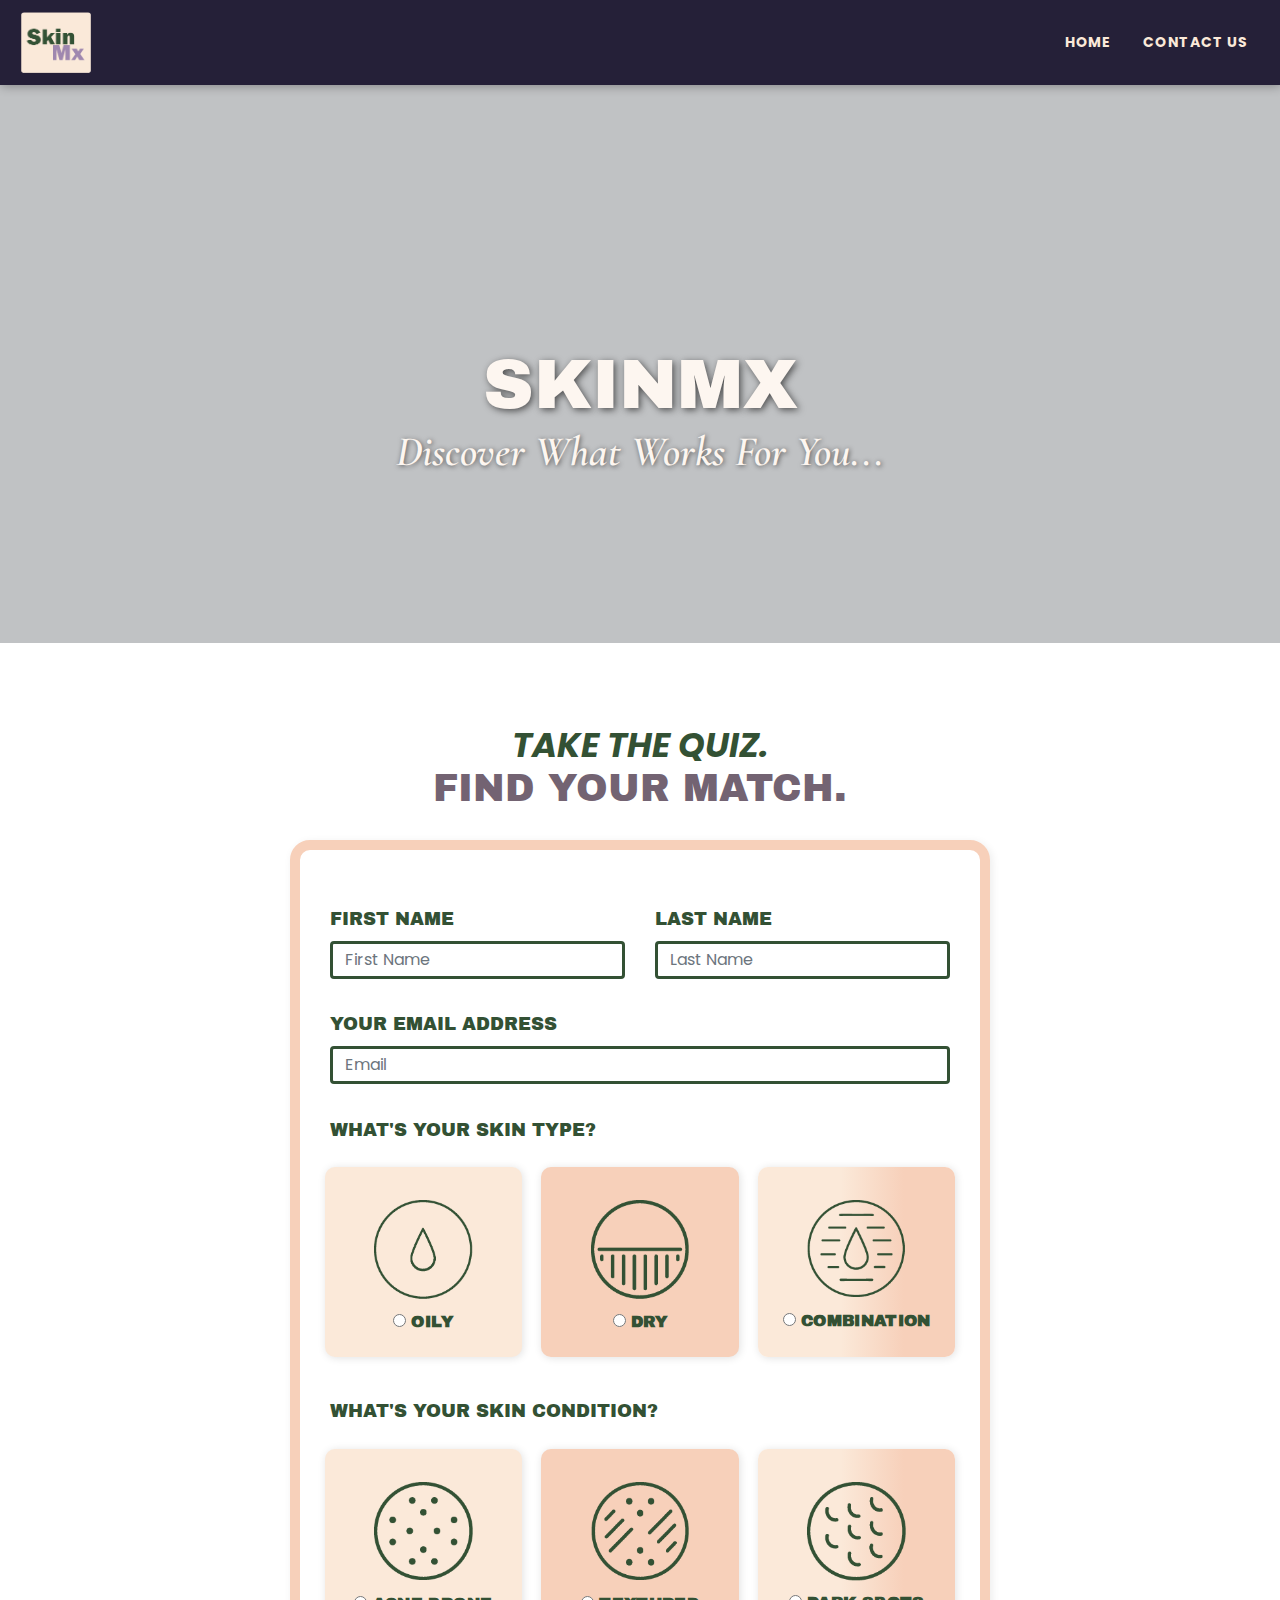
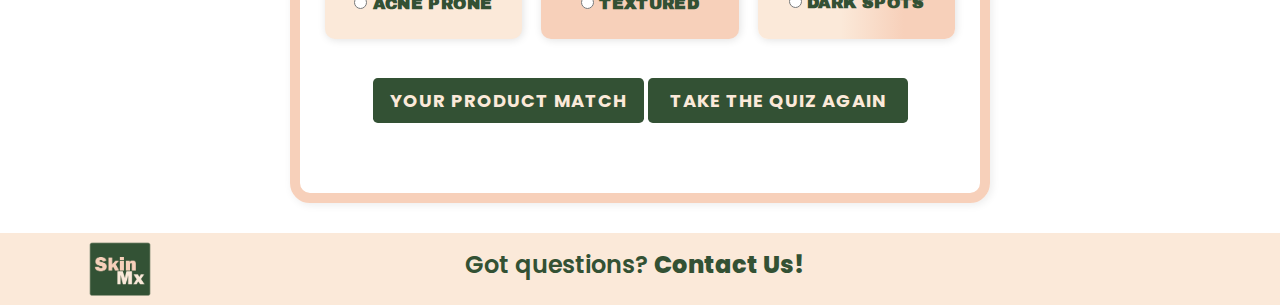
==== index.html @ ac36be5b "removed google button" ====
<!DOCTYPE html>
<html lang="en">
<head>
<!-- Required meta tags -->
<meta charset="utf-8">
<meta name="viewport" content="width=device-width, initial-scale=1, shrink-to-fit=no">

<!-- Bootstrap CSS -->
<link rel="stylesheet" href="https://stackpath.bootstrapcdn.com/bootstrap/4.3.1/css/bootstrap.min.css" integrity="sha384-ggOyR0iXCbMQv3Xipma34MD+dH/1fQ784/j6cY/iJTQUOhcWr7x9JvoRxT2MZw1T" crossorigin="anonymous">
<link href="css/main.css" rel="stylesheet" type="text/css"/>
<title>SKinMX</title>
</head>
<body class="container-fluid">
<nav class="navbar">
<a class="navbar-brand" href="/index.html">
<img class="img-fluid" src="imgs/logo3.png" alt="skinmix logo">
</a>
<button id="hamburger">&#9776;</button>
<ul class="nav nav-pills show-mobile-menu">
<li class="nav-item">
<a class="nav-link" href="/index.html">Home</a>
</li>
<li class="nav-item">
  <a class="nav-link" href="/contact.html">Contact Us</a>
</li>
</ul>
</nav>
<header>
  <div class="jumbotron home">
  <div class="overlay text-center margin-top-2x">
    <h1 class="hero-heading text-uppercase"> SkinMx</h1>
    <h2> Discover What Works For You...</h2>
  </div>
</div>
</header>
<div id="main-content">
<div class="container">
  <div class="text-center home-title">
<h2>Take the Quiz.</h2>
<h3> Find Your Match.</h3>
</div>
<div class="container body">
<div class="first-group">
<form onsubmit="results(event)" class="skin-quiz">
<div class="form-group row">
<div class="col-md-6">
<label for="firstname">First Name</label>
<input type="name" class="form-control" id="firstname" aria-describedby="name" placeholder="First Name">
</div>
<div class="col-md-6">
<label for="lastname">Last Name</label>
<input type="name" class="form-control" id="lastname" aria-describedby="name" placeholder="Last Name">
</div>
</div>
<div class="form-group row">
<div class="col-md-12">
<label for="email">Your Email Address</label>
<input type="email" class="form-control" id="email" aria-describedby="name" placeholder="Email">
</div>
</div>
  <h4 class="type"> What's your skin type?</h4>
<div class="form-group row skin-type">
<div class="col-md-4">
<label for="a-question">
  <img class="img-fluid form-icon" src="imgs/oily.png" alt="oily icon">
<input type="radio" id="a-question" name="selector-a">
Oily
</label>
<div class="checkbox"></div>
</div>
<div class="col-md-4">
  <label for="b-question">
  <img class="img-fluid form-icon" src="imgs/dry.png" alt="dry icon">
<input type="radio" id="b-question" name="selector-a">
Dry</label>
<div class="checkbox"></div>
</div>
<div class="col-md-4">
  <label for="c-question">
  <img class="img-fluid form-icon" src="imgs/combo.png" alt="combination icon">
<input type="radio" id="c-question" name="selector-a">
Combination</label>
<div class="checkbox"></div>
</div>
</div>
<h4 class="type"> What's your skin condition?</h4>
<div class="form-group row skin-type">
<div class="col-md-4">
  <label for="a-question">
  <img class="img-fluid form-icon" src="imgs/acne.png" alt="acne prone icon">
<input type="radio" id="d-question" name="selector-b">
Acne Prone</label>
<div class="checkbox"></div>
</div>
<div class="col-md-4">
  <label for="b-question">
    <img class="img-fluid form-icon" src="imgs/combination.png" alt="textured icon">
<input type="radio" id="e-question" name="selector-b">
Textured</label>
<div class="checkbox"></div>
</div>
<div class="col-md-4">
  <label for="c-question">
    <img class="img-fluid form-icon" src="imgs/dark-spots.png" alt="dark spot icon">
<input type="radio" id="f-question" name="selector-b">
Dark Spots</label>
<div class="checkbox"></div>
</div>
</div>
<!--<div class="form-group row skin-type">
<div class="col-md-4">-->
<!--  <img src="imgs/oily-icon.svg" alt="oily skin icon" class="img-fluid img-thumbnail">-->
<!--<input type="radio" id="g-question" name="selector-c">
<label for="a-question">sensitive</label>
<div class="checkbox"></div>
</div>
<div class="col-md-4">
<input type="radio" id="h-question" name="selector-c">
<label for="b-question">Not Sensitive</label>
<div class="checkbox"></div>
</div>
<div class="col-md-4">
<input type="radio" id="i-question" name="selector-c">
<label for="c-question">Unsure</label>
<div class="checkbox"></div>
</div>-->
<div class="buttons text-center">

<button type="submit" class="btn btn-lg ">Your Product Match</button>
<button type="reset" class="btn btn-lg">Take the Quiz Again</button>

</div>
<div id="900098" class="initial-routine">
<p></p>
</div>
</form>
</div>

</div>
</div>
<footer>
  <div class="container">
  <div class="row flex-center-md">
    <div class="col-sm-4 col-sm-offset-1">
  <a class="footer-logo" href="/index.html">
  <img class="img-fluid" src="imgs/logo.png" alt="skinmix logo">
  </a>
</div>
<div class="col-sm-7">
  <h4> Got questions? <a class="footer-logo" href="/Users/User/UF-examples/mmc6950/step1/contact.html">Contact Us!</a></h4>
</div>
</div>
</div>
</footer>

<!--scripts-->
<script src="js/third-party.js"></script>
<script src="js/main.js"></script>
<!--api code end-->
<!-- Bootstrap JavaScript -->
<script src="https://stackpath.bootstrapcdn.com/bootstrap/4.3.1/js/bootstrap.min.js" integrity="sha384-JjSmVgyd0p3pXB1rRibZUAYoIIy6OrQ6VrjIEaFf/nJGzIxFDsf4x0xIM+B07jRM" crossorigin="anonymous">
</script>
</body>
</html>
---- css/main.css ----
/*general css*/
/*fonts*/
@import url("https://fonts.googleapis.com/css2?family=Archivo+Black&family=Cormorant+Garamond:ital,wght@0,300;0,400;0,500;0,600;0,700;1,300;1,400;1,500;1,600;1,700&family=Poppins:ital,wght@0,100;0,200;0,300;0,400;0,500;0,600;0,700;0,800;0,900;1,100;1,200;1,300;1,400;1,500;1,600;1,700;1,800;1,900&display=swap");
/*colors*/
/*light pink*/
/* dark green*/
body {
  font-family: "Poppins";
  font-size: 14px; }

.navbar {
  box-shadow: 1px 1px 10px rgba(0, 0, 0, 0.32);
  background-color: #252038;
  padding: .1rem 1rem; }

.navbar-brand img {
  max-width: 80px; }

nav li a {
  font-family: "Poppins";
  text-transform: uppercase;
  color: #FBE9D9;
  font-weight: bold;
  letter-spacing: .8px; }

nav li a:hover {
  color: #736372;
  transition: 200ms; }

.container-fluid {
  padding: 0 !important; }

.body-heading {
  text-align: center;
  font-size: 38px;
  text-transform: uppercase;
  font-weight: 600;
  letter-spacing: 2px; }

@media (min-width: 992px) {
  .body-heading {
    font-size: 42px; } }
/*navbar*/
#hamburger {
  display: block;
  background-color: transparent;
  margin: auto 0 auto;
  font-size: 30px;
  text-decoration: none;
  border: 1px solid transparent; }
  @media (min-width: 992px) {
    #hamburger {
      display: none; } }

.jumbotron {
  background-image: url("../imgs/smiling-women.jpg");
  padding: 10rem 5em 6rem;
  background-size: cover;
  background-repeat: no-repeat;
  background-position: center;
  border-radius: 0;
  box-shadow: inset 0 0 0 1000px rgba(45, 47, 45, 0.22); }
  @media (min-width: 992px) {
    .jumbotron {
      padding: 13rem 5em 8rem; } }

.overlay {
  padding: 50px 30px 30px;
  color: #fdf6f0; }

.overlay h1 {
  font-size: 38px;
  font-family: "Archivo Black";
  text-shadow: 2px 2px 7px rgba(19, 18, 18, 0.65);
  margin-bottom: 0; }
  @media (min-width: 768px) {
    .overlay h1 {
      font-size: 70px; } }

.overlay h2 {
  font-size: 26px;
  font-family: 'Cormorant Garamond', sans-serif;
  font-style: italic;
  font-weight: 600;
  text-shadow: 1px 1px 5px rgba(19, 18, 18, 0.65); }
  @media (min-width: 768px) {
    .overlay h2 {
      font-size: 42px; } }

.home-title {
  padding: 50px 15px 20px; }
  .home-title h2 {
    font-family: "Poppins";
    font-size: 24px;
    text-transform: uppercase;
    font-weight: 700;
    font-style: italic;
    color: #335134;
    margin-bottom: 0; }
    @media (min-width: 768px) {
      .home-title h2 {
        font-size: 34px; } }
  .home-title h3 {
    font-family: "Archivo Black";
    font-size: 32px;
    text-transform: uppercase;
    color: #736372; }
    @media (min-width: 768px) {
      .home-title h3 {
        font-size: 38px; } }

form {
  border: 10px solid #F7D0BA;
  max-width: 700px;
  margin: auto;
  margin-bottom: 30px;
  border-radius: 20px;
  padding: 40px 30px;
  box-shadow: 2px 2px 8px rgba(0, 0, 0, 0.08); }

.form-icon {
  max-width: 30%;
  height: auto;
  display: block;
  margin: 10px auto; }
  @media (min-width: 992px) {
    .form-icon {
      max-width: 55%; } }

.form-group.row .col-md-6 {
  margin: 8px auto; }
  .form-group.row .col-md-6 input {
    border: 3px solid #335134; }

.form-group.row .col-md-12 input, .form-group.row .col-md-12 textarea {
  border: 3px solid #335134;
  border-radius: .25rem; }

.initial-routine {
  text-align: center;
  margin: 20px auto; }

.skin-type:nth-of-type(1) {
  margin-top: 20px; }

.row.skin-type .col-md-4:first-of-type {
  background-color: #FBE9D9; }

.row.skin-type .col-md-4:nth-of-type(2) {
  background-color: #F7D0BA; }

.row.skin-type .col-md-4:last-of-type {
  background: #fbe9d9;
  background: linear-gradient(90deg, #fbe9d9 42%, #f7d0ba 74%); }

.row.skin-type .col-md-4 {
  padding: 15px 5px;
  text-align: center;
  margin: 8px auto;
  border-radius: 10px;
  box-shadow: 1px 1px 8px rgba(0, 0, 0, 0.12);
  transition: 250ms; }
  .row.skin-type .col-md-4:hover {
    box-shadow: 4px 5px 8px rgba(0, 0, 0, 0.18);
    transition: 250ms;
    transform: scale(1.03); }

@media (min-width: 768px) {
  .skin-type .col-md-4 {
    max-width: 30.333333%; } }
label, h4.type {
  font-family: "Archivo Black";
  color: #335134;
  font-size: 18px;
  text-transform: uppercase;
  margin: 8px auto; }

h4.type {
  margin-top: 2em;
  margin-bottom: 1em; }

.skin-type input {
  /*  appearance: none;
    border-radius: 50%;
    background-color: $primary-color;
    border: 5px solid $primary-color;
    outline: 2px solid $secondary-color;
    outline-offset: 1px;
    &:active, &:focus {
    border-color: $secondary-color;
    background-color: $secondary-color;
  }*/ }
  .skin-type input .form-control {
    font-size: 16px; }

.col-md-4 label {
  font-family: "Archivo Black";
  font-weight: bold;
  letter-spacing: .35px;
  text-transform: uppercase;
  font-size: 16px; }

.btn-lg {
  margin-top: 15px;
  background-color: #335134;
  color: #FBE9D9;
  text-align: center;
  text-transform: uppercase;
  font-weight: bold;
  letter-spacing: 1px;
  font-size: 18px;
  font-family: "Poppins"; }
  @media (min-width: 768px) {
    .btn-lg {
      min-width: 260px; } }

.btn-lg:hover {
  background-color: #252038;
  color: #FBE9D9;
  transition: 275ms; }

.button {
  text-align: center; }

.initial-routine {
  margin: 30px auto 15px; }

/*contact page*/
.jumbotron-contact {
  background-image: url("../imgs/pexels-ron-lach-8142196.jpg");
  padding: 10rem 5em 6rem;
  background-size: cover;
  background-repeat: no-repeat;
  background-position: center;
  border-radius: 0;
  box-shadow: inset 0 0 0 1000px rgba(45, 47, 45, 0.22); }
  @media (min-width: 992px) {
    .jumbotron-contact {
      padding: 13rem 5em 8rem; } }

.home-title p {
  font-size: 20px;
  margin-top: 15px; }

textarea {
  padding: 10px;
  font-size: 16px;
  width: 100%; }

/*footer*/
footer {
  background-color: #FBE9D9;
  padding: 5px;
  margin-top: 20px; }
  footer .img-fluid {
    max-width: 70px; }
  footer h4 {
    color: #335134;
    font-weight: 600; }
    footer h4 a {
      font-weight: 800;
      color: #335134;
      transition: 200ms; }
      footer h4 a:hover {
        text-decoration: none;
        color: #252038;
        transition: 200ms;
        text-shadow: 0.5px 0.5px 5px rgba(37, 32, 56, 0.12); }
  footer .col-sm-7 {
    display: flex;
    align-content: center;
    flex-wrap: wrap;
    text-align: center; }
  @media (max-width: 992px) {
    footer .col-sm-4.col-sm-offset-1 {
      margin: 10px auto;
      text-align: center; }
    footer .col-sm-7 {
      justify-content: center; } }

/*# sourceMappingURL=main.css.map */
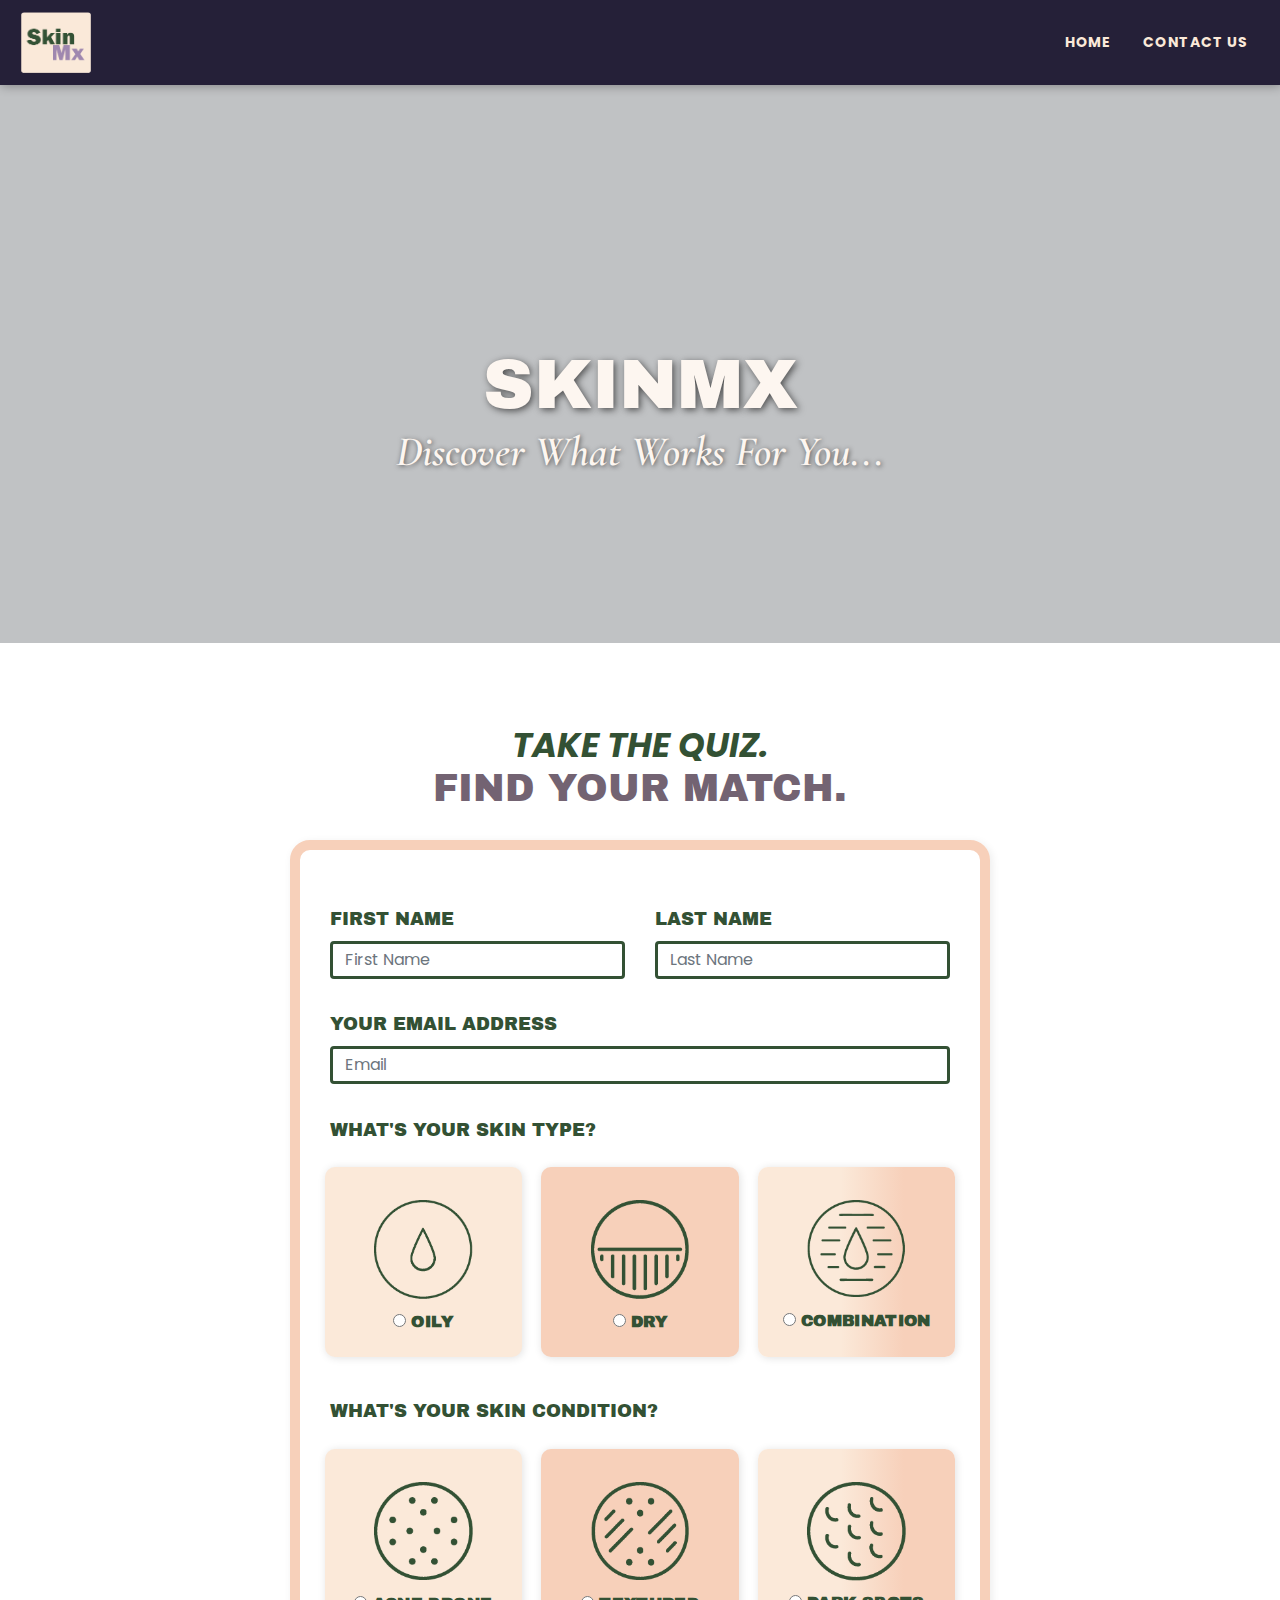
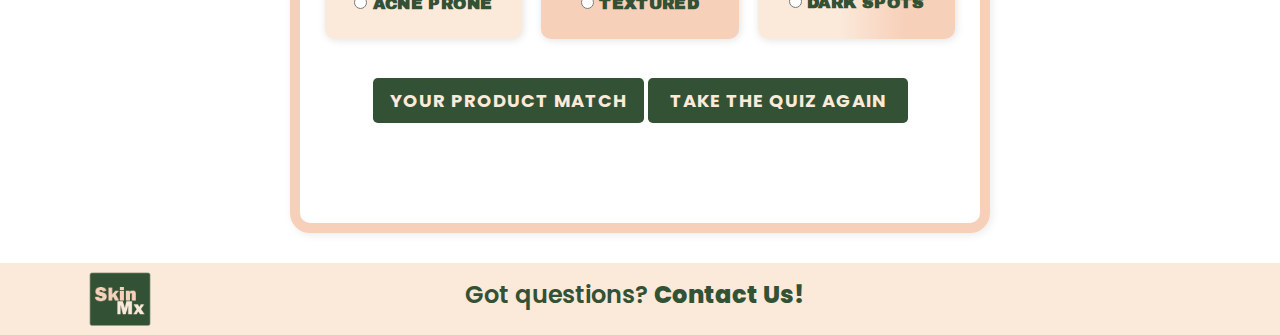
==== commit 426c7d80: "added columns to products" ====
--- a/index.html
+++ b/index.html
@@ -1,164 +1,176 @@
 <!DOCTYPE html>
 <html lang="en">
 <head>
-<!-- Required meta tags -->
-<meta charset="utf-8">
-<meta name="viewport" content="width=device-width, initial-scale=1, shrink-to-fit=no">
+  <!-- Required meta tags -->
+  <meta charset="utf-8">
+  <meta name="viewport" content="width=device-width, initial-scale=1, shrink-to-fit=no">
 
-<!-- Bootstrap CSS -->
-<link rel="stylesheet" href="https://stackpath.bootstrapcdn.com/bootstrap/4.3.1/css/bootstrap.min.css" integrity="sha384-ggOyR0iXCbMQv3Xipma34MD+dH/1fQ784/j6cY/iJTQUOhcWr7x9JvoRxT2MZw1T" crossorigin="anonymous">
-<link href="css/main.css" rel="stylesheet" type="text/css"/>
-<title>SKinMX</title>
+  <!-- Bootstrap CSS -->
+  <link rel="stylesheet" href="https://stackpath.bootstrapcdn.com/bootstrap/4.3.1/css/bootstrap.min.css" integrity="sha384-ggOyR0iXCbMQv3Xipma34MD+dH/1fQ784/j6cY/iJTQUOhcWr7x9JvoRxT2MZw1T" crossorigin="anonymous">
+  <link href="css/main.css" rel="stylesheet" type="text/css"/>
+  <title>SKinMX</title>
 </head>
 <body class="container-fluid">
-<nav class="navbar">
-<a class="navbar-brand" href="/index.html">
-<img class="img-fluid" src="imgs/logo3.png" alt="skinmix logo">
-</a>
-<button id="hamburger">&#9776;</button>
-<ul class="nav nav-pills show-mobile-menu">
-<li class="nav-item">
-<a class="nav-link" href="/index.html">Home</a>
-</li>
-<li class="nav-item">
-  <a class="nav-link" href="/contact.html">Contact Us</a>
-</li>
-</ul>
-</nav>
-<header>
-  <div class="jumbotron home">
-  <div class="overlay text-center margin-top-2x">
-    <h1 class="hero-heading text-uppercase"> SkinMx</h1>
-    <h2> Discover What Works For You...</h2>
-  </div>
-</div>
-</header>
-<div id="main-content">
-<div class="container">
-  <div class="text-center home-title">
-<h2>Take the Quiz.</h2>
-<h3> Find Your Match.</h3>
-</div>
-<div class="container body">
-<div class="first-group">
-<form onsubmit="results(event)" class="skin-quiz">
-<div class="form-group row">
-<div class="col-md-6">
-<label for="firstname">First Name</label>
-<input type="name" class="form-control" id="firstname" aria-describedby="name" placeholder="First Name">
-</div>
-<div class="col-md-6">
-<label for="lastname">Last Name</label>
-<input type="name" class="form-control" id="lastname" aria-describedby="name" placeholder="Last Name">
-</div>
-</div>
-<div class="form-group row">
-<div class="col-md-12">
-<label for="email">Your Email Address</label>
-<input type="email" class="form-control" id="email" aria-describedby="name" placeholder="Email">
-</div>
-</div>
-  <h4 class="type"> What's your skin type?</h4>
-<div class="form-group row skin-type">
-<div class="col-md-4">
-<label for="a-question">
-  <img class="img-fluid form-icon" src="imgs/oily.png" alt="oily icon">
-<input type="radio" id="a-question" name="selector-a">
-Oily
-</label>
-<div class="checkbox"></div>
-</div>
-<div class="col-md-4">
-  <label for="b-question">
-  <img class="img-fluid form-icon" src="imgs/dry.png" alt="dry icon">
-<input type="radio" id="b-question" name="selector-a">
-Dry</label>
-<div class="checkbox"></div>
-</div>
-<div class="col-md-4">
-  <label for="c-question">
-  <img class="img-fluid form-icon" src="imgs/combo.png" alt="combination icon">
-<input type="radio" id="c-question" name="selector-a">
-Combination</label>
-<div class="checkbox"></div>
-</div>
-</div>
-<h4 class="type"> What's your skin condition?</h4>
-<div class="form-group row skin-type">
-<div class="col-md-4">
-  <label for="a-question">
-  <img class="img-fluid form-icon" src="imgs/acne.png" alt="acne prone icon">
-<input type="radio" id="d-question" name="selector-b">
-Acne Prone</label>
-<div class="checkbox"></div>
-</div>
-<div class="col-md-4">
-  <label for="b-question">
-    <img class="img-fluid form-icon" src="imgs/combination.png" alt="textured icon">
-<input type="radio" id="e-question" name="selector-b">
-Textured</label>
-<div class="checkbox"></div>
-</div>
-<div class="col-md-4">
-  <label for="c-question">
-    <img class="img-fluid form-icon" src="imgs/dark-spots.png" alt="dark spot icon">
-<input type="radio" id="f-question" name="selector-b">
-Dark Spots</label>
-<div class="checkbox"></div>
-</div>
-</div>
-<!--<div class="form-group row skin-type">
-<div class="col-md-4">-->
-<!--  <img src="imgs/oily-icon.svg" alt="oily skin icon" class="img-fluid img-thumbnail">-->
-<!--<input type="radio" id="g-question" name="selector-c">
-<label for="a-question">sensitive</label>
-<div class="checkbox"></div>
-</div>
-<div class="col-md-4">
-<input type="radio" id="h-question" name="selector-c">
-<label for="b-question">Not Sensitive</label>
-<div class="checkbox"></div>
-</div>
-<div class="col-md-4">
-<input type="radio" id="i-question" name="selector-c">
-<label for="c-question">Unsure</label>
-<div class="checkbox"></div>
-</div>-->
-<div class="buttons text-center">
+  <nav class="navbar">
+    <a class="navbar-brand" href="/index.html">
+      <img class="img-fluid" src="imgs/logo3.png" alt="skinmix logo">
+    </a>
+    <button id="hamburger">&#9776;</button>
+    <ul class="nav nav-pills show-mobile-menu">
+      <li class="nav-item">
+        <a class="nav-link" href="/index.html">Home</a>
+      </li>
+      <li class="nav-item">
+        <a class="nav-link" href="/contact.html">Contact Us</a>
+      </li>
+    </ul>
+  </nav>
+  <header>
+    <div class="jumbotron home">
+      <div class="overlay text-center margin-top-2x">
+        <h1 class="hero-heading text-uppercase"> SkinMx</h1>
+        <h2> Discover What Works For You...</h2>
+      </div>
+    </div>
+  </header>
+  <div id="main-content">
+    <div class="container">
+      <div class="text-center home-title">
+        <h2>Take the Quiz.</h2>
+        <h3> Find Your Match.</h3>
+      </div>
+      <div class="container body">
+        <div class="first-group">
+          <form onsubmit="results(event)" class="skin-quiz">
+            <div class="form-group row">
+              <div class="col-md-6">
+                <label for="firstname">First Name</label>
+                <input type="name" class="form-control" id="firstname" aria-describedby="name" placeholder="First Name">
+              </div>
+              <div class="col-md-6">
+                <label for="lastname">Last Name</label>
+                <input type="name" class="form-control" id="lastname" aria-describedby="name" placeholder="Last Name">
+              </div>
+            </div>
+            <div class="form-group row">
+              <div class="col-md-12">
+                <label for="email">Your Email Address</label>
+                <input type="email" class="form-control" id="email" aria-describedby="name" placeholder="Email">
+              </div>
+            </div>
+            <h4 class="type"> What's your skin type?</h4>
+            <div class="form-group row skin-type">
+              <div class="col-md-4">
+                <label for="a-question">
+                  <img class="img-fluid form-icon" src="imgs/oily.png" alt="oily icon">
+                  <input type="radio" id="a-question" name="selector-a">
+                  Oily
+                </label>
+                <div class="checkbox"></div>
+              </div>
+              <div class="col-md-4">
+                <label for="b-question">
+                  <img class="img-fluid form-icon" src="imgs/dry.png" alt="dry icon">
+                  <input type="radio" id="b-question" name="selector-a">
+                  Dry</label>
+                  <div class="checkbox"></div>
+                </div>
+                <div class="col-md-4">
+                  <label for="c-question">
+                    <img class="img-fluid form-icon" src="imgs/combo.png" alt="combination icon">
+                    <input type="radio" id="c-question" name="selector-a">
+                    Combination</label>
+                    <div class="checkbox"></div>
+                  </div>
+                </div>
+                <h4 class="type"> What's your skin condition?</h4>
+                <div class="form-group row skin-type">
+                  <div class="col-md-4">
+                    <label for="a-question">
+                      <img class="img-fluid form-icon" src="imgs/acne.png" alt="acne prone icon">
+                      <input type="radio" id="d-question" name="selector-b">
+                      Acne Prone</label>
+                      <div class="checkbox"></div>
+                    </div>
+                    <div class="col-md-4">
+                      <label for="b-question">
+                        <img class="img-fluid form-icon" src="imgs/combination.png" alt="textured icon">
+                        <input type="radio" id="e-question" name="selector-b">
+                        Textured</label>
+                        <div class="checkbox"></div>
+                      </div>
+                      <div class="col-md-4">
+                        <label for="c-question">
+                          <img class="img-fluid form-icon" src="imgs/dark-spots.png" alt="dark spot icon">
+                          <input type="radio" id="f-question" name="selector-b">
+                          Dark Spots</label>
+                          <div class="checkbox"></div>
+                        </div>
+                      </div>
+                      <!--<div class="form-group row skin-type">
+                      <div class="col-md-4">-->
+                      <!--  <img src="imgs/oily-icon.svg" alt="oily skin icon" class="img-fluid img-thumbnail">-->
+                      <!--<input type="radio" id="g-question" name="selector-c">
+                      <label for="a-question">sensitive</label>
+                      <div class="checkbox"></div>
+                    </div>
+                    <div class="col-md-4">
+                    <input type="radio" id="h-question" name="selector-c">
+                    <label for="b-question">Not Sensitive</label>
+                    <div class="checkbox"></div>
+                  </div>
+                  <div class="col-md-4">
+                  <input type="radio" id="i-question" name="selector-c">
+                  <label for="c-question">Unsure</label>
+                  <div class="checkbox"></div>
+                </div>-->
+                <div class="buttons text-center">
 
-<button type="submit" class="btn btn-lg ">Your Product Match</button>
-<button type="reset" class="btn btn-lg">Take the Quiz Again</button>
+                  <button type="submit" class="btn btn-lg" id="final-result">Your Product Match</button>
+                  <button type="reset" class="btn btn-lg" id="reset-text">Take the Quiz Again</button>
 
-</div>
-<div id="900098" class="initial-routine">
-<p></p>
-</div>
-</form>
-</div>
+                </div>
+                <div class="row">
+                  <div class="col-md-6">
+                    <div id="900098" class="initial-routine">
+                      <p></p>
+                    </div>
+                  </div>
+                  <div class="col-md-6">
+                    <div id="moisturizer" class="initial-routine">
+                      <p></p>
+                    </div>
+                  </div>
+                </div>
+                <div id="900099" class="initial-routine">
+                  <p></p>
+                </div>
+              </form>
+            </div>
 
-</div>
-</div>
-<footer>
-  <div class="container">
-  <div class="row flex-center-md">
-    <div class="col-sm-4 col-sm-offset-1">
-  <a class="footer-logo" href="/index.html">
-  <img class="img-fluid" src="imgs/logo.png" alt="skinmix logo">
-  </a>
-</div>
-<div class="col-sm-7">
-  <h4> Got questions? <a class="footer-logo" href="/Users/User/UF-examples/mmc6950/step1/contact.html">Contact Us!</a></h4>
-</div>
-</div>
-</div>
-</footer>
+          </div>
+        </div>
+        <footer>
+          <div class="container">
+            <div class="row flex-center-md">
+              <div class="col-sm-4 col-sm-offset-1">
+                <a class="footer-logo" href="/index.html">
+                  <img class="img-fluid" src="imgs/logo.png" alt="skinmix logo">
+                </a>
+              </div>
+              <div class="col-sm-7">
+                <h4> Got questions? <a class="footer-logo" href="/contact.html">Contact Us!</a></h4>
+              </div>
+            </div>
+          </div>
+        </footer>
 
-<!--scripts-->
-<script src="js/third-party.js"></script>
-<script src="js/main.js"></script>
-<!--api code end-->
-<!-- Bootstrap JavaScript -->
-<script src="https://stackpath.bootstrapcdn.com/bootstrap/4.3.1/js/bootstrap.min.js" integrity="sha384-JjSmVgyd0p3pXB1rRibZUAYoIIy6OrQ6VrjIEaFf/nJGzIxFDsf4x0xIM+B07jRM" crossorigin="anonymous">
-</script>
-</body>
-</html>
+        <!--scripts-->
+        <script src="js/third-party.js"></script>
+        <script src="js/main.js"></script>
+        <!--api code end-->
+        <!-- Bootstrap JavaScript -->
+        <script src="https://stackpath.bootstrapcdn.com/bootstrap/4.3.1/js/bootstrap.min.js" integrity="sha384-JjSmVgyd0p3pXB1rRibZUAYoIIy6OrQ6VrjIEaFf/nJGzIxFDsf4x0xIM+B07jRM" crossorigin="anonymous">
+        </script>
+      </body>
+      </html>
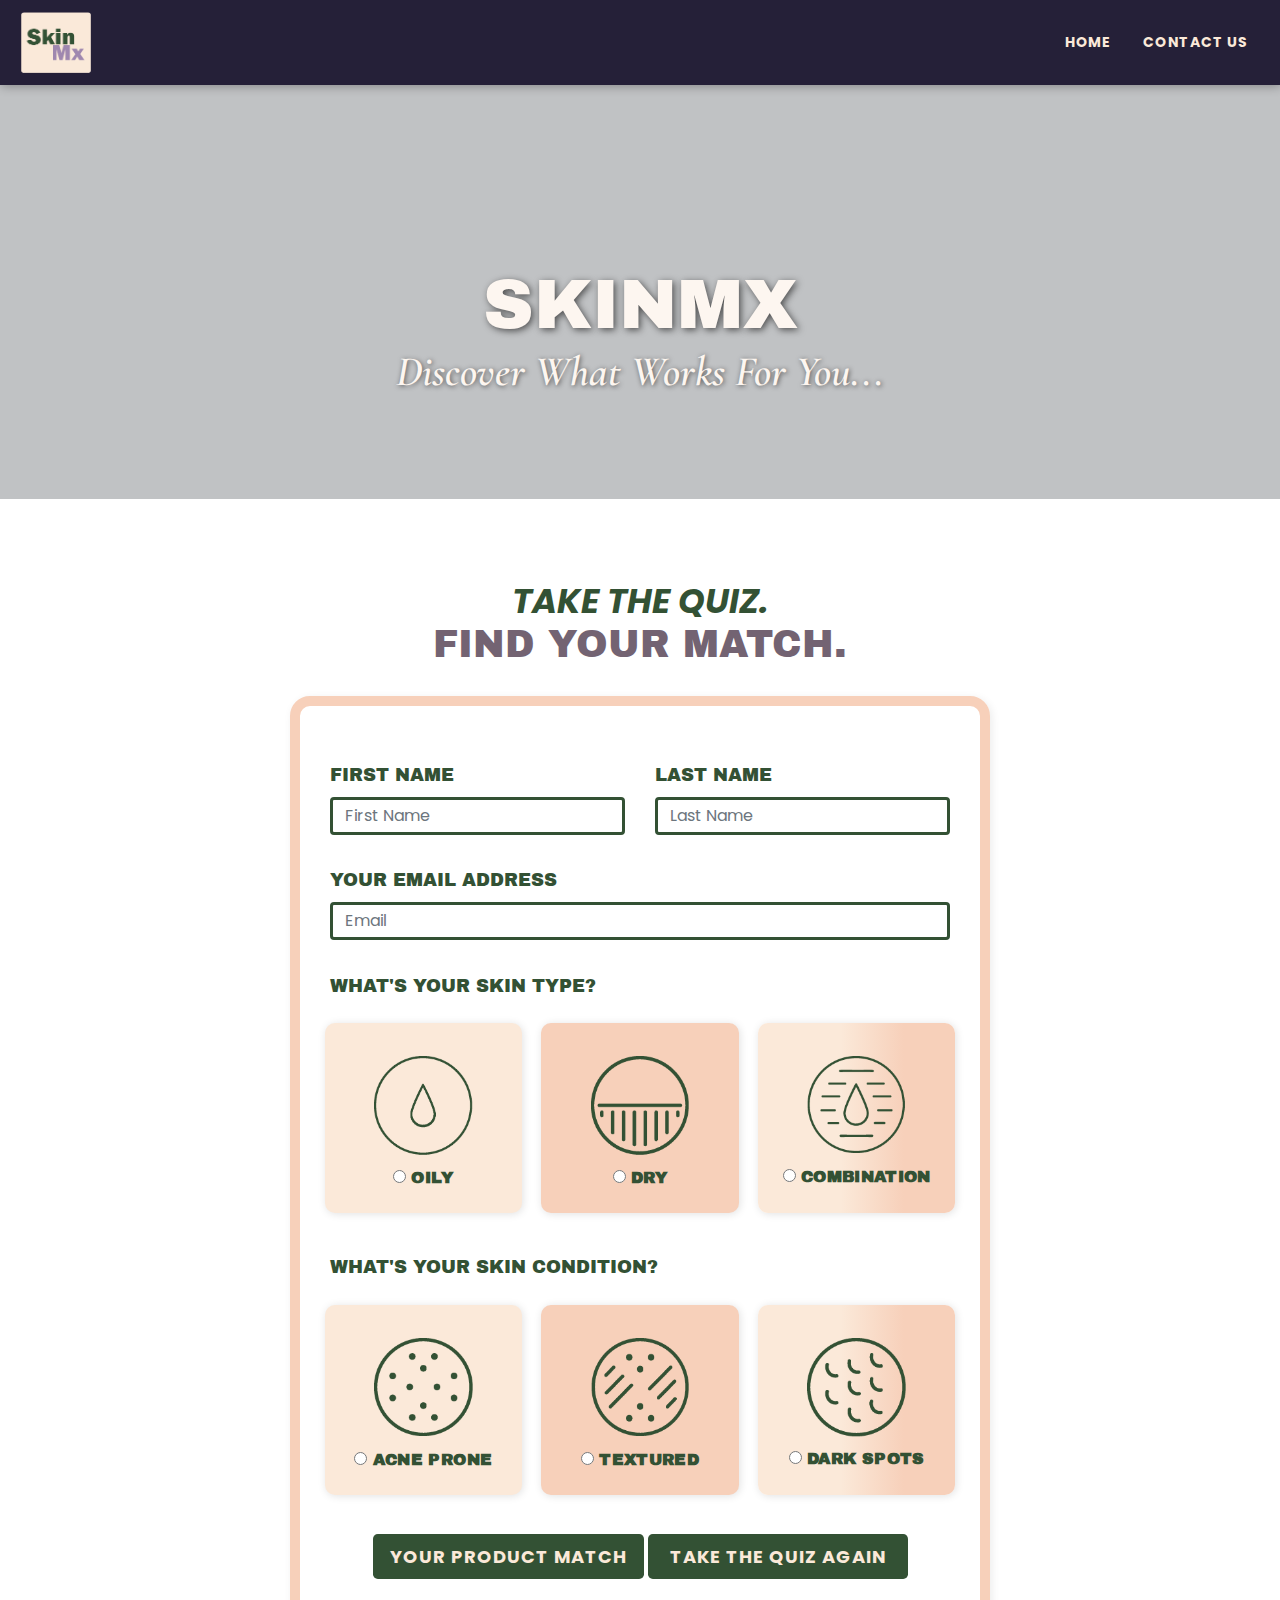
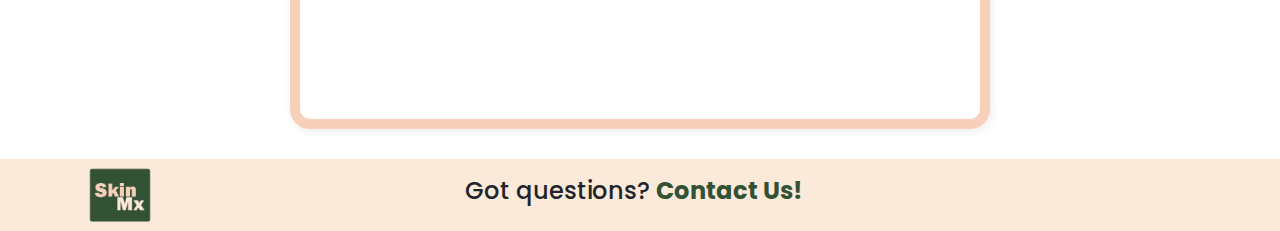
==== commit 41b39f11: "made final site changes removed hamburger menu until fixed" ====
--- a/index.html
+++ b/index.html
@@ -15,8 +15,9 @@
     <a class="navbar-brand" href="/index.html">
       <img class="img-fluid" src="imgs/logo3.png" alt="skinmix logo">
     </a>
-    <button id="hamburger">&#9776;</button>
-    <ul class="nav nav-pills show-mobile-menu">
+    <!--<button id="hamburger">&#9776;</button>-->
+    <div class="menu">
+    <ul class="nav nav-pills">
       <li class="nav-item">
         <a class="nav-link" href="/index.html">Home</a>
       </li>
@@ -24,6 +25,7 @@
         <a class="nav-link" href="/contact.html">Contact Us</a>
       </li>
     </ul>
+  </div>
   </nav>
   <header>
     <div class="jumbotron home">
@@ -132,12 +134,12 @@
                 </div>
                 <div class="row">
                   <div class="col-md-6">
-                    <div id="900098" class="initial-routine">
+                    <div id="900098" class="routine-results">
                       <p></p>
                     </div>
                   </div>
                   <div class="col-md-6">
-                    <div id="moisturizer" class="initial-routine">
+                    <div id="moisturizer" class="routine-results">
                       <p></p>
                     </div>
                   </div>
@@ -170,6 +172,8 @@
         <script src="js/main.js"></script>
         <!--api code end-->
         <!-- Bootstrap JavaScript -->
+        <script src="https://ajax.googleapis.com/ajax/libs/jquery/2.1.1/jquery.min.js"></script>
+        <script src="https://maxcdn.bootstrapcdn.com/bootstrap/3.3.7/js/bootstrap.min.js"></script>
         <script src="https://stackpath.bootstrapcdn.com/bootstrap/4.3.1/js/bootstrap.min.js" integrity="sha384-JjSmVgyd0p3pXB1rRibZUAYoIIy6OrQ6VrjIEaFf/nJGzIxFDsf4x0xIM+B07jRM" crossorigin="anonymous">
         </script>
       </body>
--- a/css/main.css
+++ b/css/main.css
@@ -8,6 +8,11 @@
   font-family: "Poppins";
   font-size: 14px; }
 
+#hamburger {
+  color: #F7D0BA; }
+  #hamburger:hover {
+    text-decoration: none; }
+
 .navbar {
   box-shadow: 1px 1px 10px rgba(0, 0, 0, 0.32);
   background-color: #252038;
@@ -26,6 +31,11 @@
 nav li a:hover {
   color: #736372;
   transition: 200ms; }
+
+/* temp mobile nav*/
+@media (max-width: 768px) {
+  .nav {
+    display: block; } }
 
 .container-fluid {
   padding: 0 !important; }
@@ -53,8 +63,8 @@
       display: none; } }
 
 .jumbotron {
-  background-image: url("../imgs/smiling-women.jpg");
-  padding: 10rem 5em 6rem;
+  background-image: url("../imgs/smiling-women.webp");
+  padding: 5em;
   background-size: cover;
   background-repeat: no-repeat;
   background-position: center;
@@ -62,7 +72,7 @@
   box-shadow: inset 0 0 0 1000px rgba(45, 47, 45, 0.22); }
   @media (min-width: 992px) {
     .jumbotron {
-      padding: 13rem 5em 8rem; } }
+      padding: 8rem 5em 4rem; } }
 
 .overlay {
   padding: 50px 30px 30px;
@@ -137,7 +147,10 @@
   border-radius: .25rem; }
 
 .initial-routine {
-  text-align: center;
+  text-align: center; }
+
+.routine-results {
+  text-align: left;
   margin: 20px auto; }
 
 .skin-type:nth-of-type(1) {
@@ -222,12 +235,12 @@
 .button {
   text-align: center; }
 
-.initial-routine {
-  margin: 30px auto 15px; }
+.initial-routine, .routine-results {
+  margin: 50px auto 15px; }
 
 /*contact page*/
 .jumbotron-contact {
-  background-image: url("../imgs/pexels-ron-lach-8142196.jpg");
+  background-image: url("../imgs/pexels-ron-lach-8142196.webp");
   padding: 10rem 5em 6rem;
   background-size: cover;
   background-repeat: no-repeat;
@@ -254,14 +267,14 @@
   margin-top: 20px; }
   footer .img-fluid {
     max-width: 70px; }
-  footer h4 {
+  footer .h4 {
     color: #335134;
     font-weight: 600; }
-    footer h4 a {
+    footer .h4 a {
       font-weight: 800;
       color: #335134;
       transition: 200ms; }
-      footer h4 a:hover {
+      footer .h4 a:hover {
         text-decoration: none;
         color: #252038;
         transition: 200ms;
@@ -278,4 +291,11 @@
     footer .col-sm-7 {
       justify-content: center; } }
 
+footer h4 a {
+  color: #335134;
+  font-weight: bold; }
+  footer h4 a:hover {
+    color: #252038;
+    text-decoration: none; }
+
 /*# sourceMappingURL=main.css.map */
